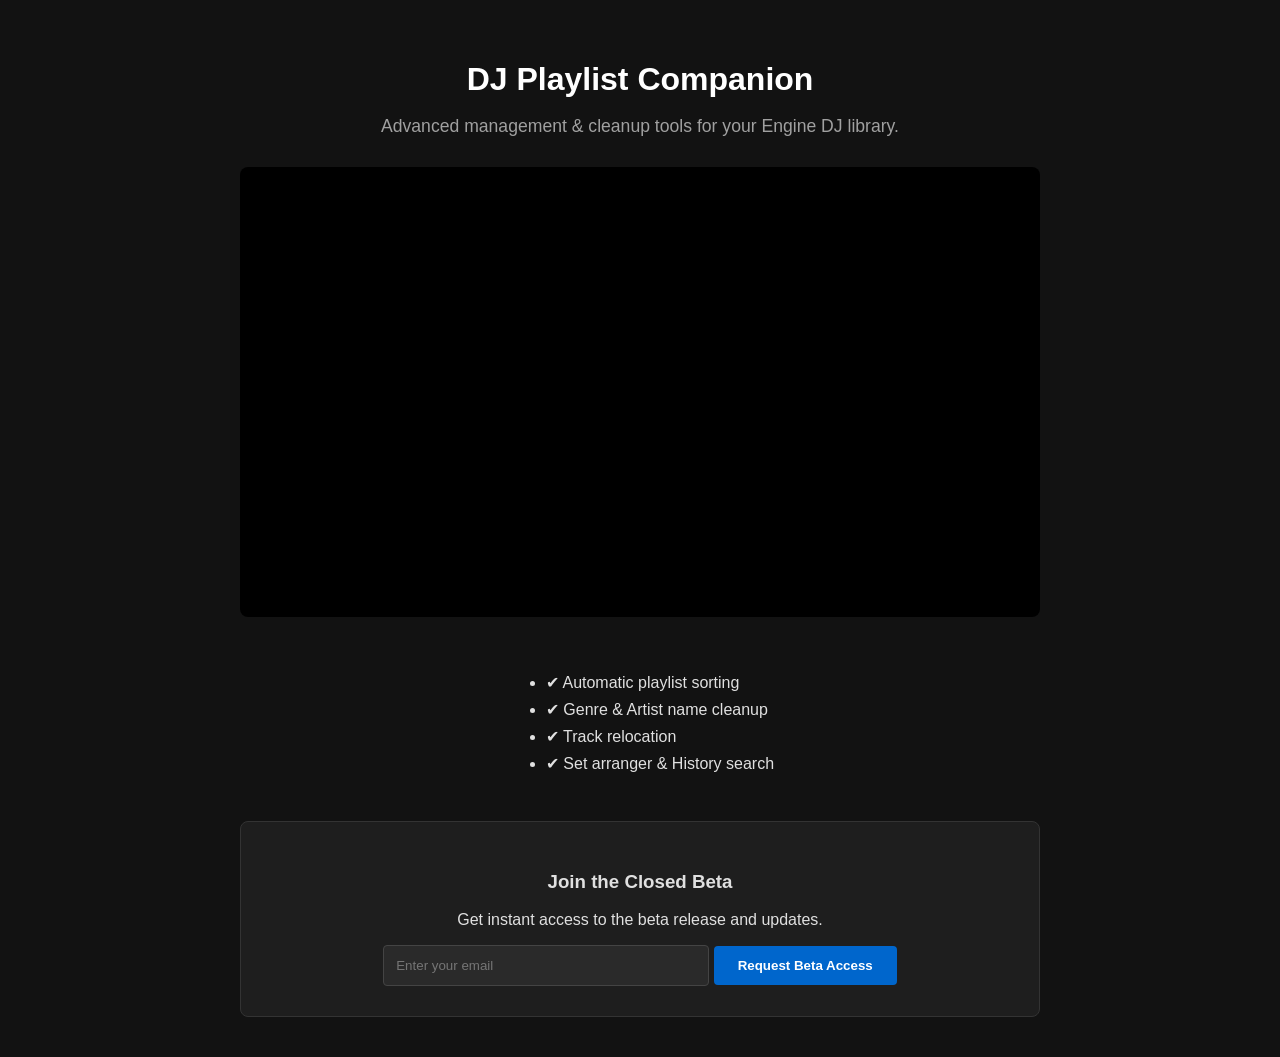
==== index.html @ 1de6b46a "Landigpage erstellt" ====
<!DOCTYPE html>
<html lang="en">
<head>
  <meta charset="UTF-8">
  <meta name="viewport" content="width=device-width, initial-scale=1.0">
  <title>DJ Playlist Companion – Beta Access</title>
  <style>
    body { font-family: -apple-system, BlinkMacSystemFont, "Segoe UI", Roboto, sans-serif; background: #121212; color: #e0e0e0; margin: 0; padding: 40px 20px; text-align: center; }
    .container { max-width: 800px; margin: 0 auto; }
    h1 { color: #fff; margin-bottom: 10px; }
    p.subtitle { color: #a0a0a0; font-size: 1.1rem; margin-bottom: 30px; }
    .video-container { position: relative; padding-bottom: 56.25%; height: 0; overflow: hidden; max-width: 100%; background: #000; border-radius: 8px; margin-bottom: 40px; }
    .video-container iframe { position: absolute; top: 0; left: 0; width: 100%; height: 100%; border: 0; }
    .features { text-align: left; display: inline-block; margin-bottom: 40px; }
    .features li { margin-bottom: 8px; font-size: 1rem; }
    .signup-box { background: #1e1e1e; padding: 30px; border-radius: 8px; border: 1px solid #333; }
    input[type="email"] { padding: 12px; width: 60%; max-width: 300px; border-radius: 4px; border: 1px solid #444; background: #2a2a2a; color: #fff; }
    button { padding: 12px 24px; border-radius: 4px; border: none; background: #0066cc; color: #fff; font-weight: bold; cursor: pointer; }
    button:hover { background: #0052a3; }
  </style>
</head>
<body>
  <div class="container">
    <h1>DJ Playlist Companion</h1>
    <p class="subtitle">Advanced management & cleanup tools for your Engine DJ library.</p>
    
    <!-- Video Demo -->
    <div class="video-container">
      <iframe src="https://www.youtube.com/embed/6UIPTuI5QEQ" allowfullscreen></iframe>
    </div>

    <!-- Features -->
    <ul class="features">
      <li>✔ Automatic playlist sorting</li>
      <li>✔ Genre & Artist name cleanup</li>
      <li>✔ Track relocation</li>
      <li>✔ Set arranger & History search</li>
    </ul>

    <!-- Sign-up Form -->
    <div class="signup-box">
      <h3>Join the Closed Beta</h3>
      <p>Get instant access to the beta release and updates.</p>
      <!-- Hier Formspree oder Brevo Formular-Action eintragen -->
      <form action="https://formspree.io/f/DEINE_FORM_ID" method="POST">
        <input type="email" name="email" placeholder="Enter your email" required>
        <button type="submit">Request Beta Access</button>
      </form>
    </div>
  </div>
</body>
</html>
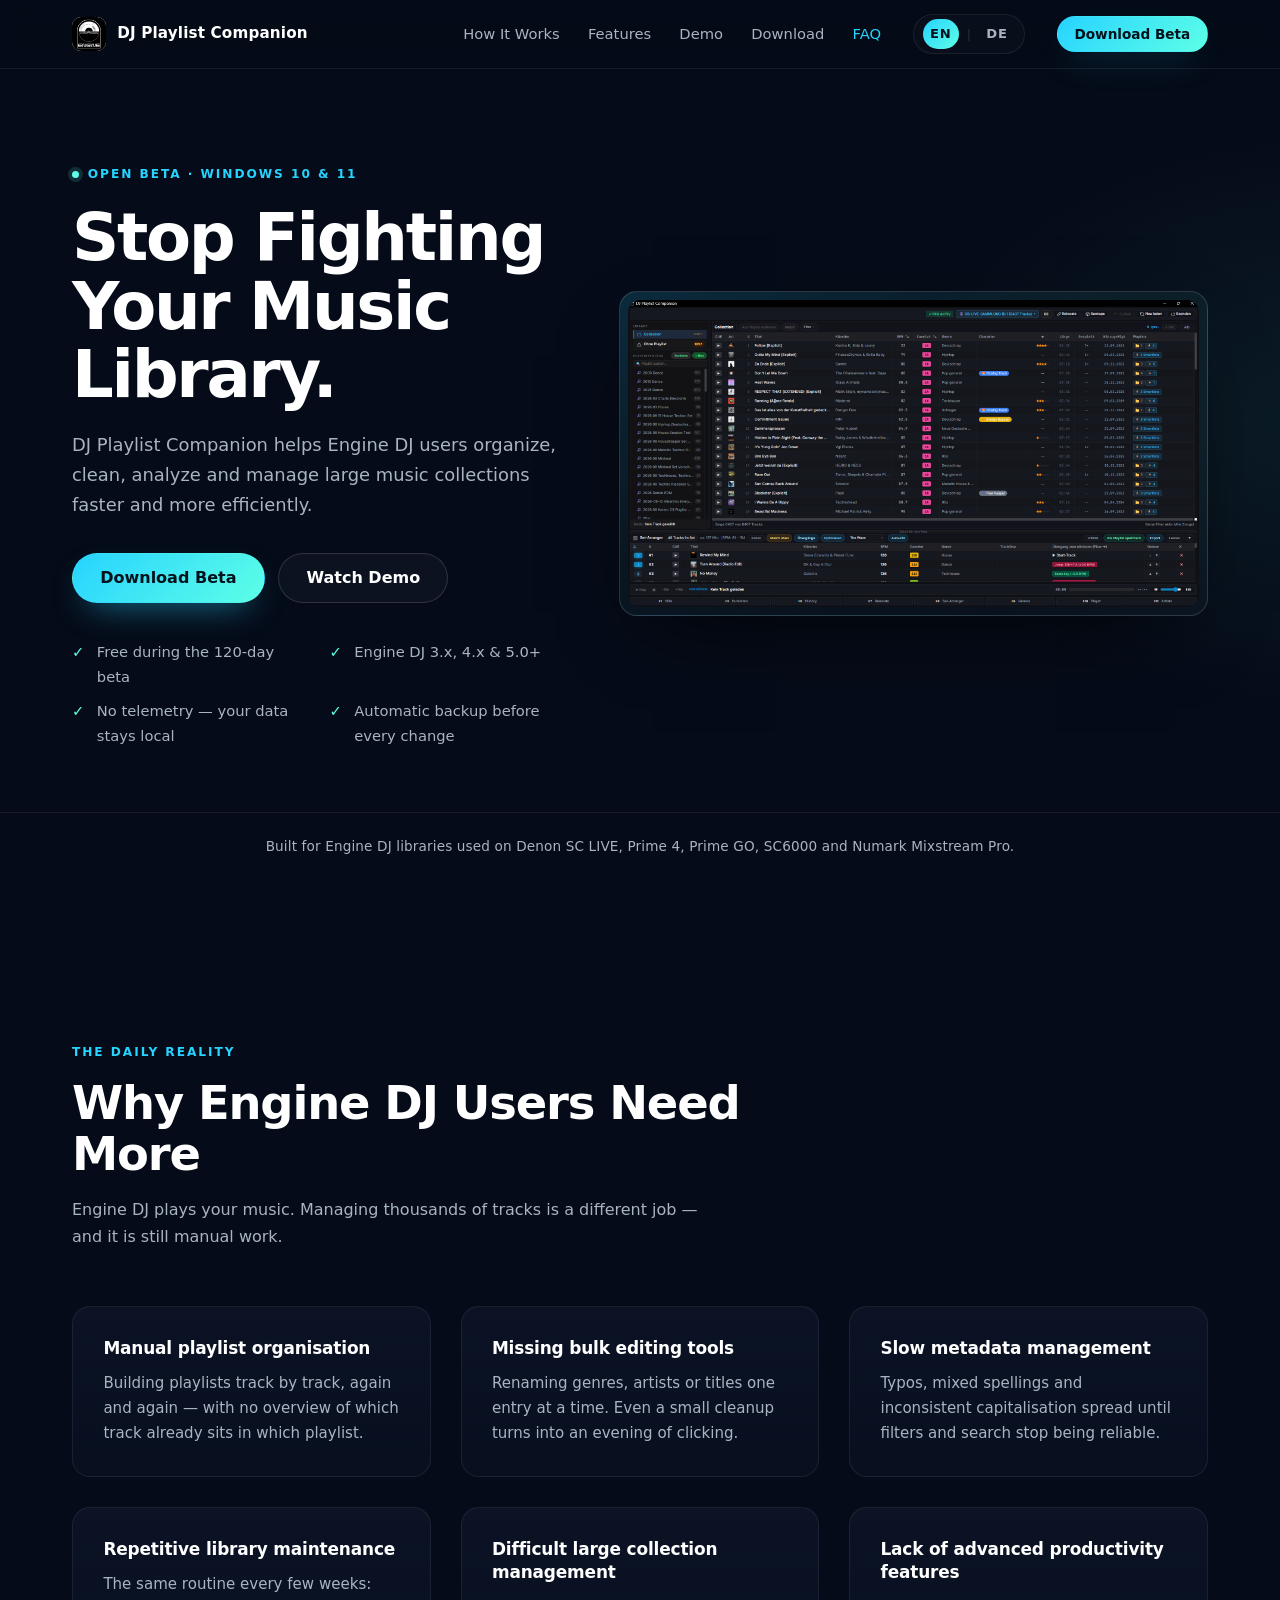
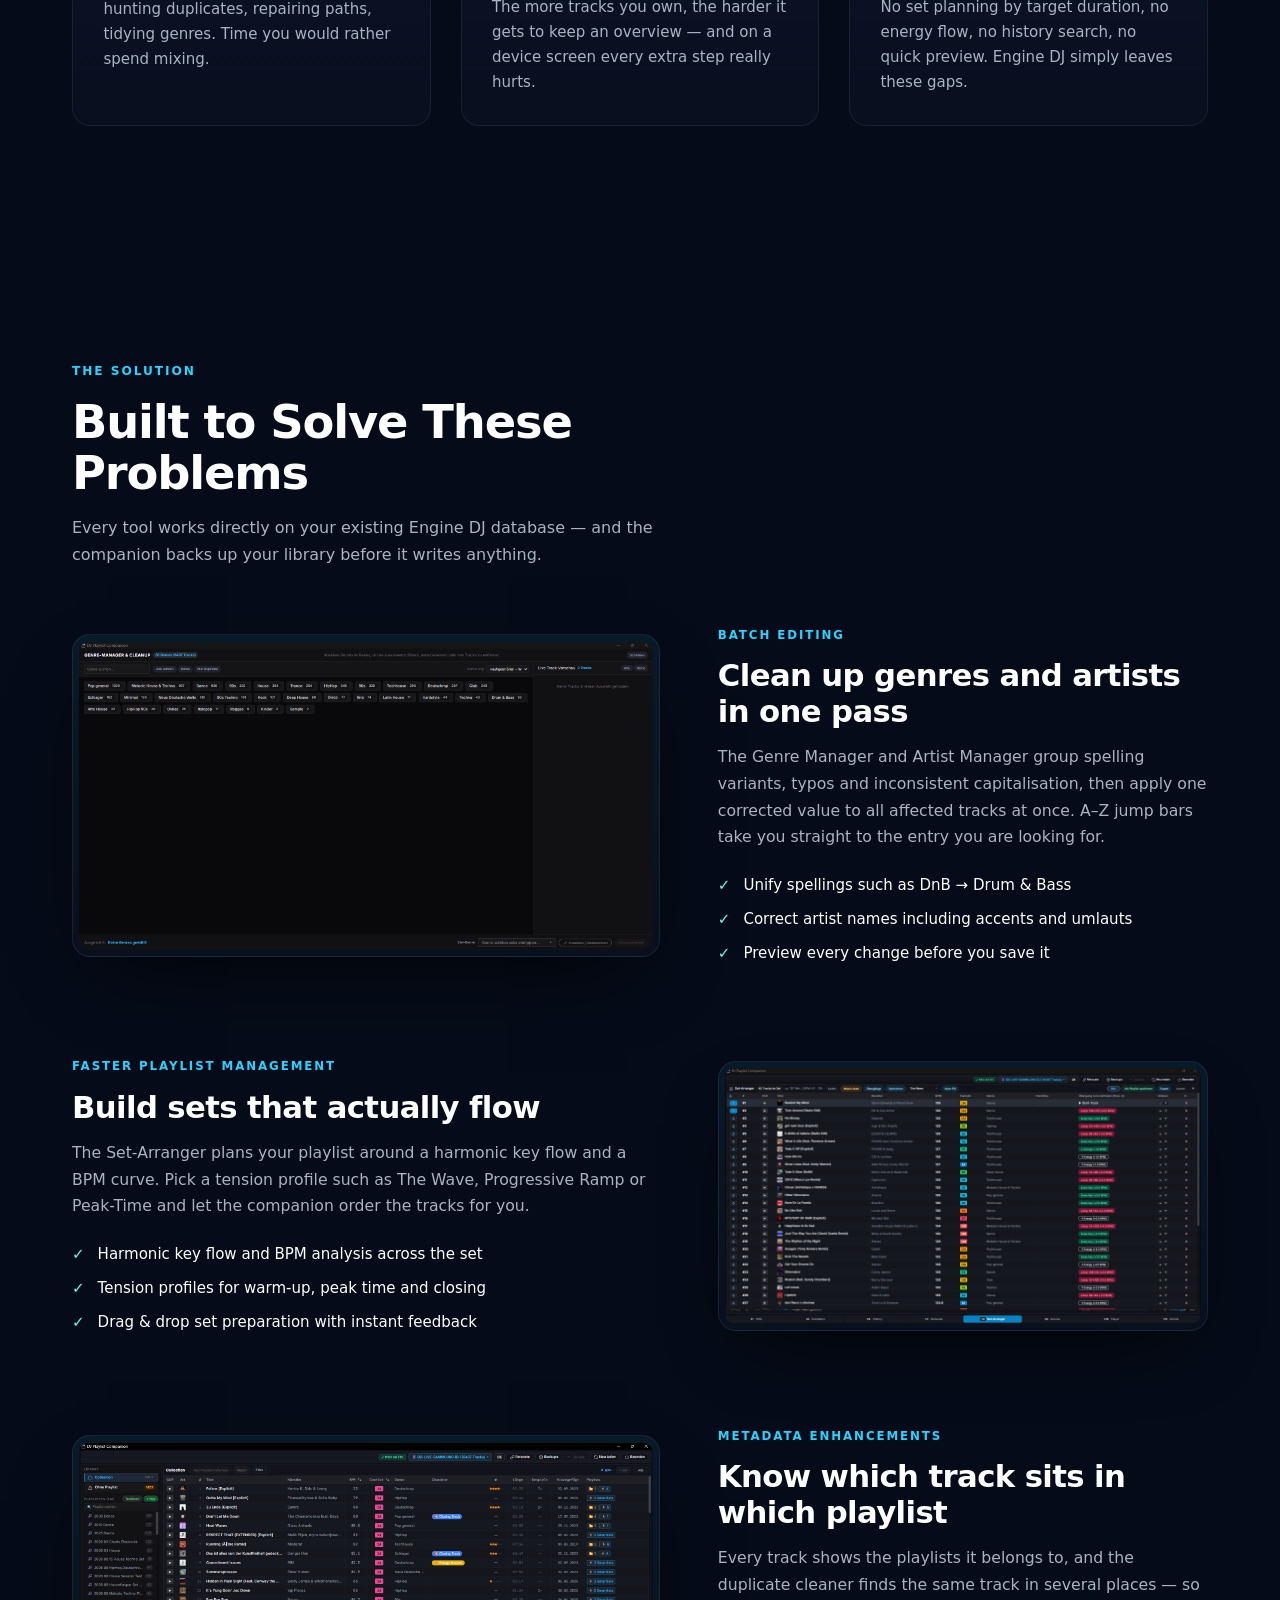
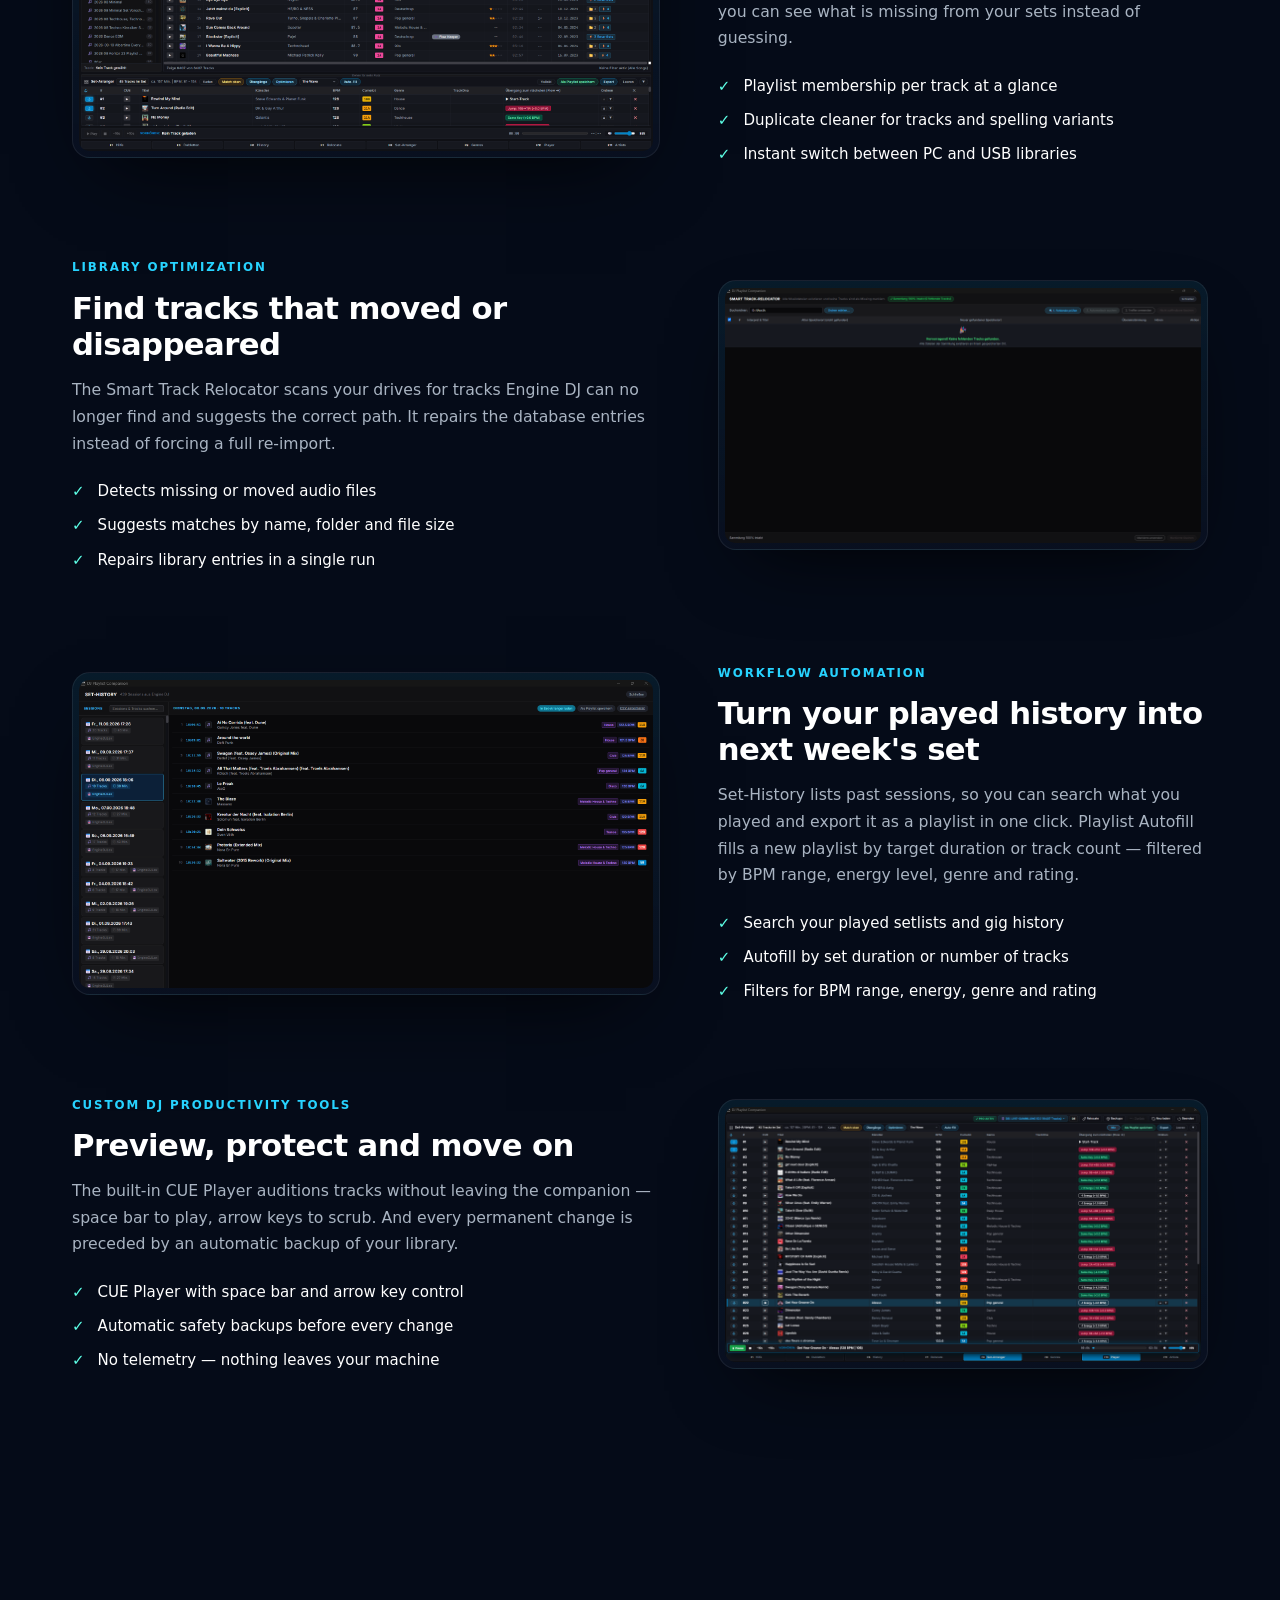
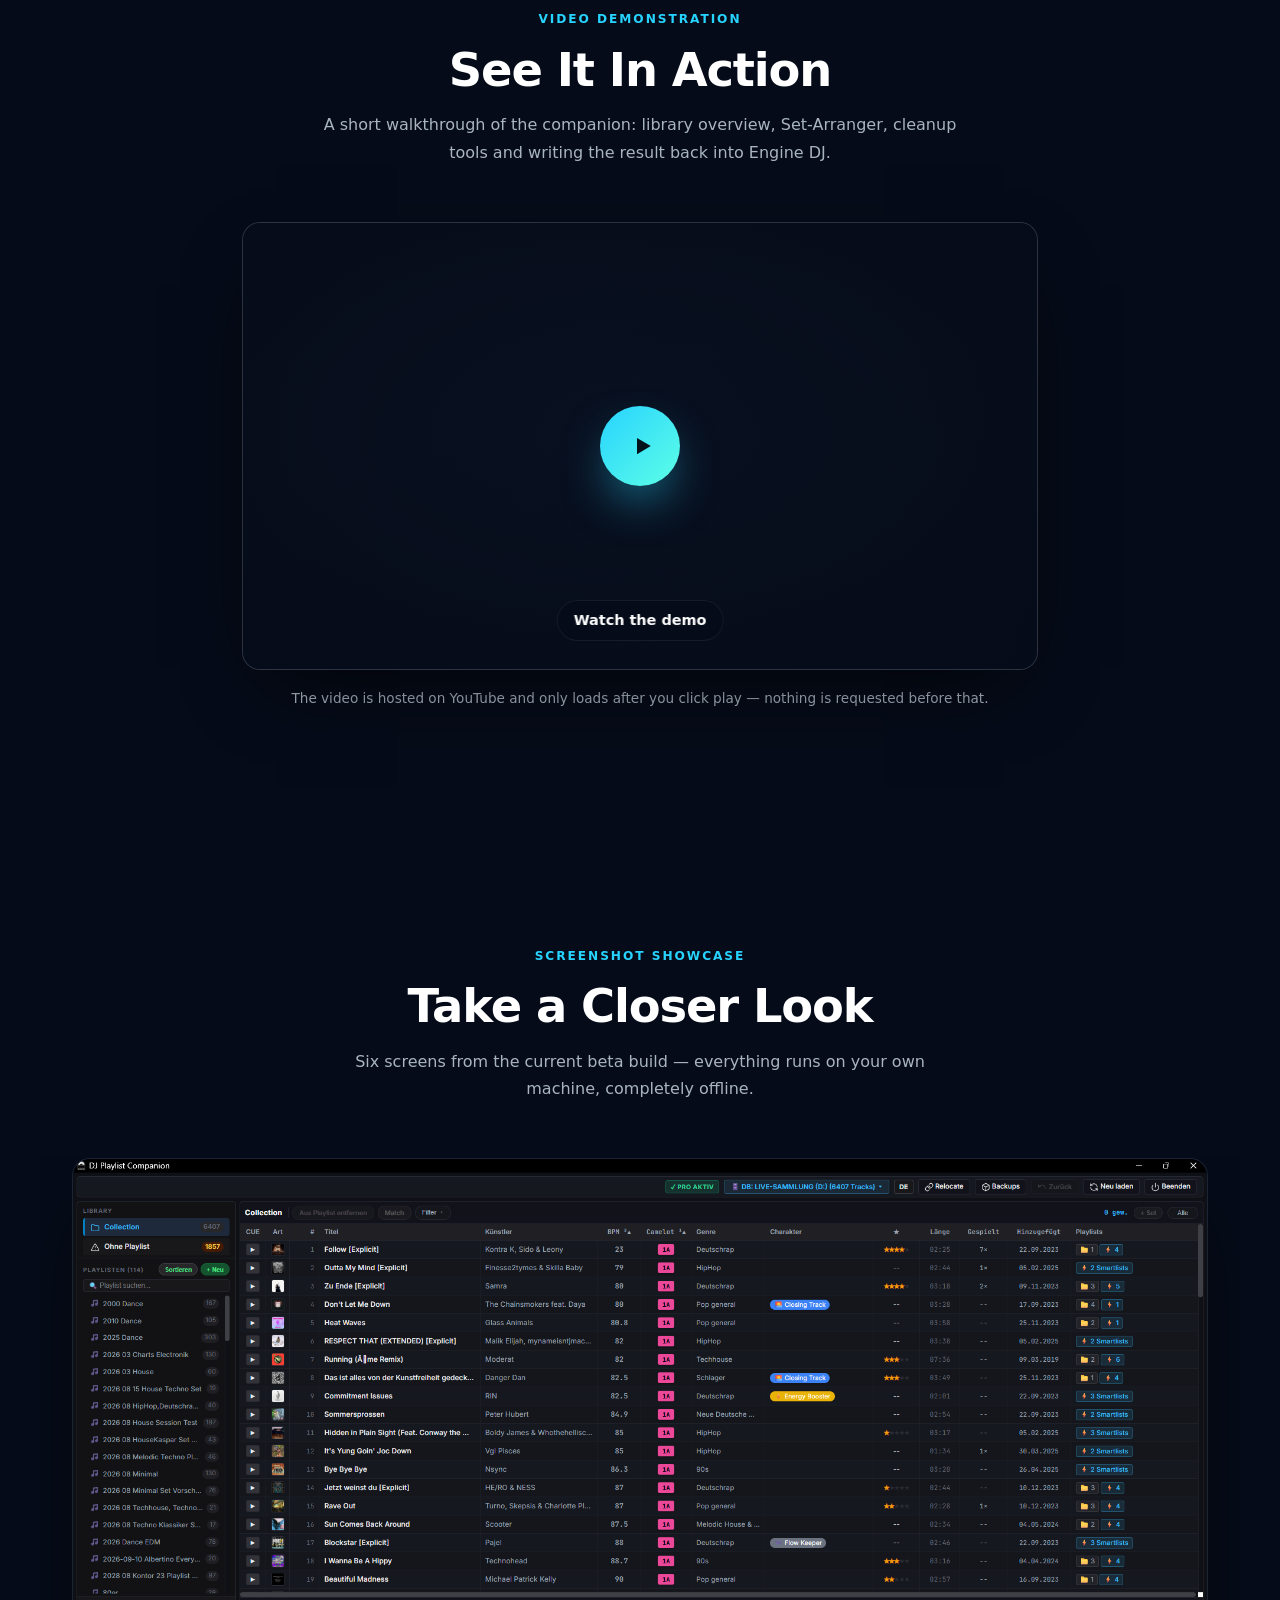
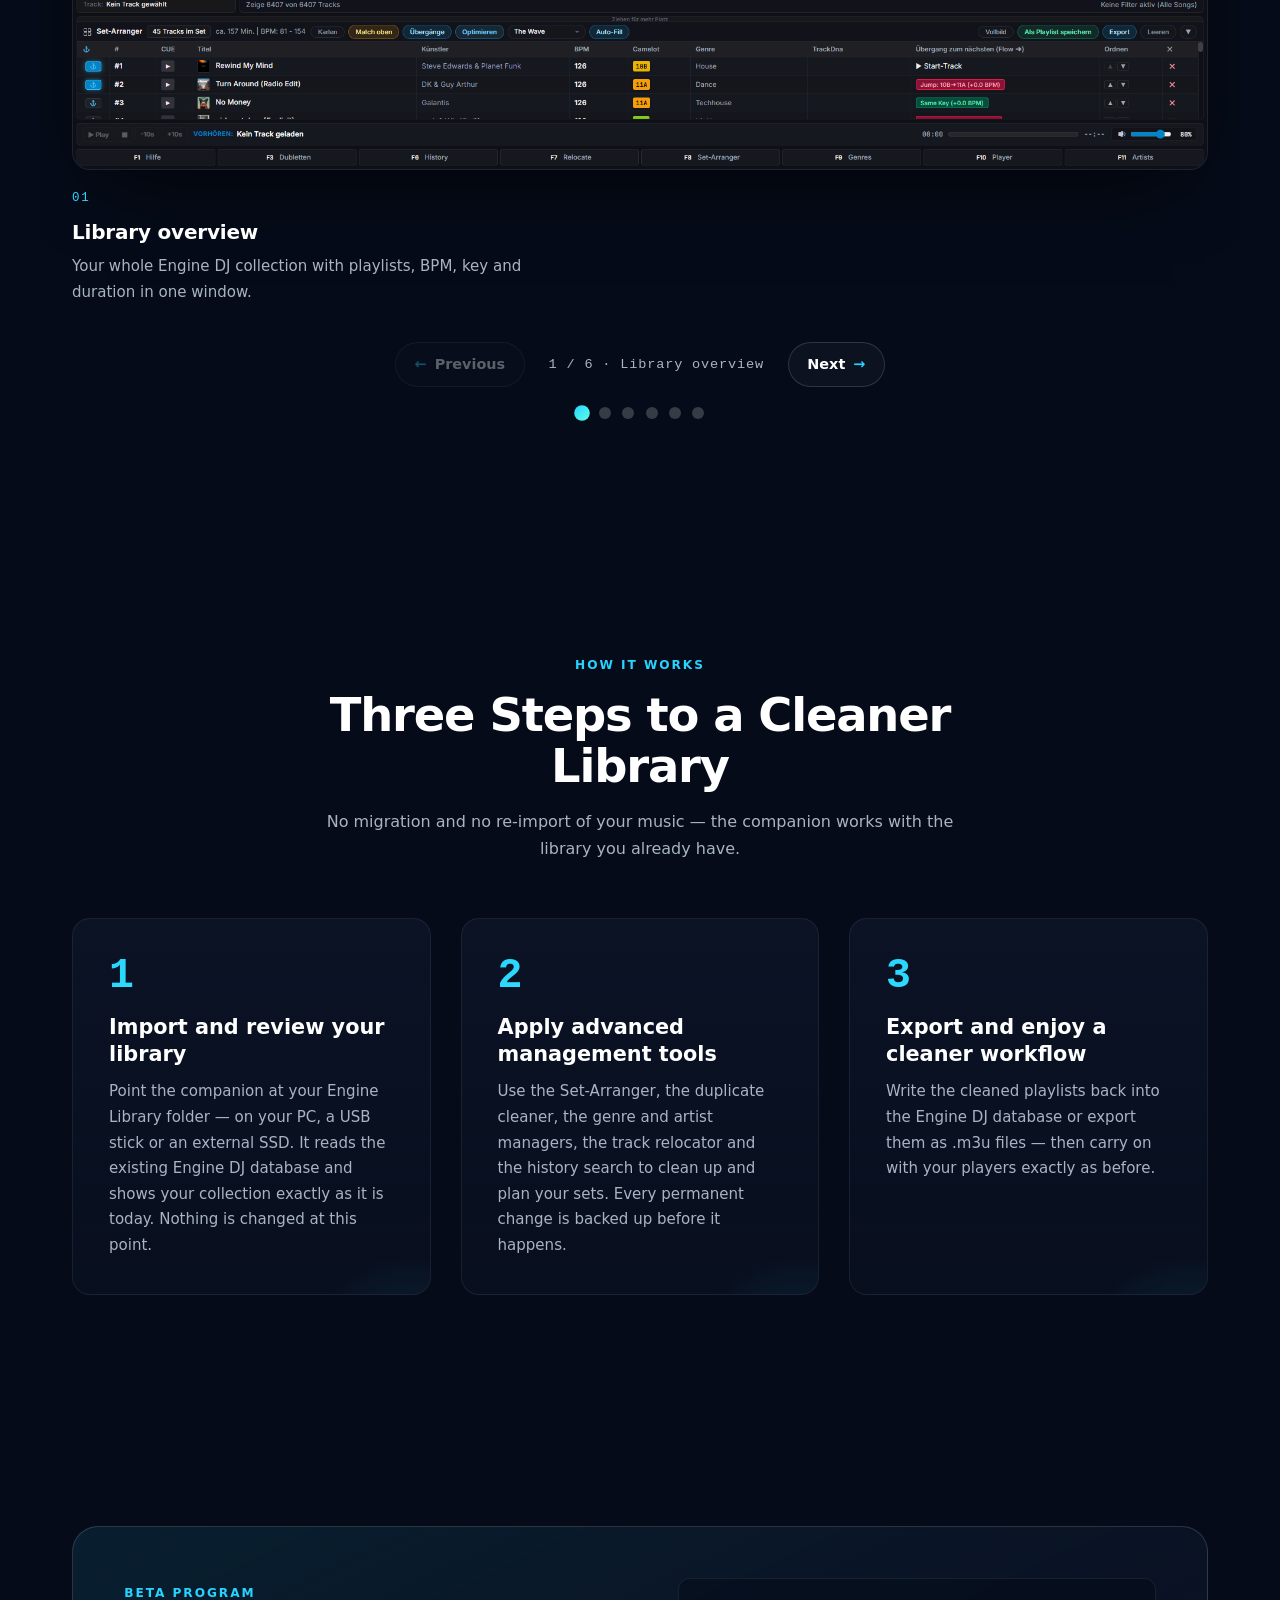
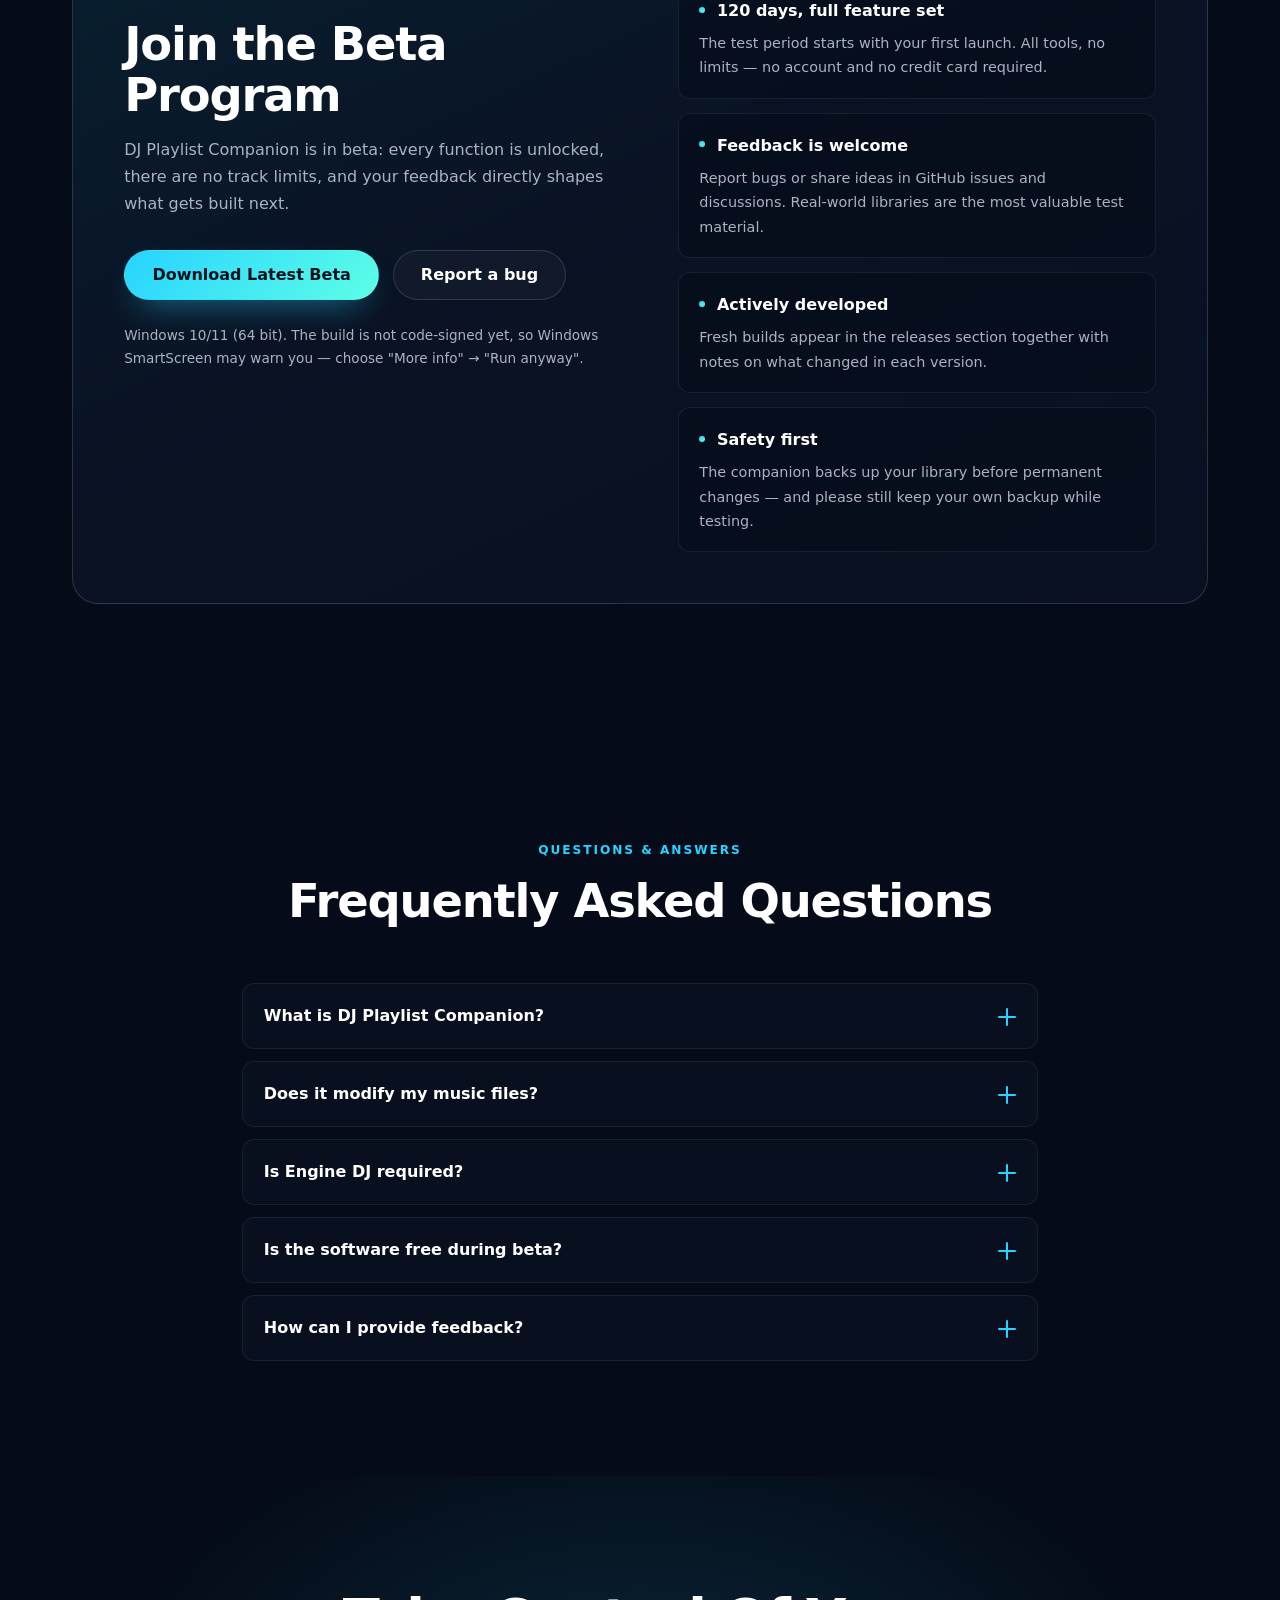
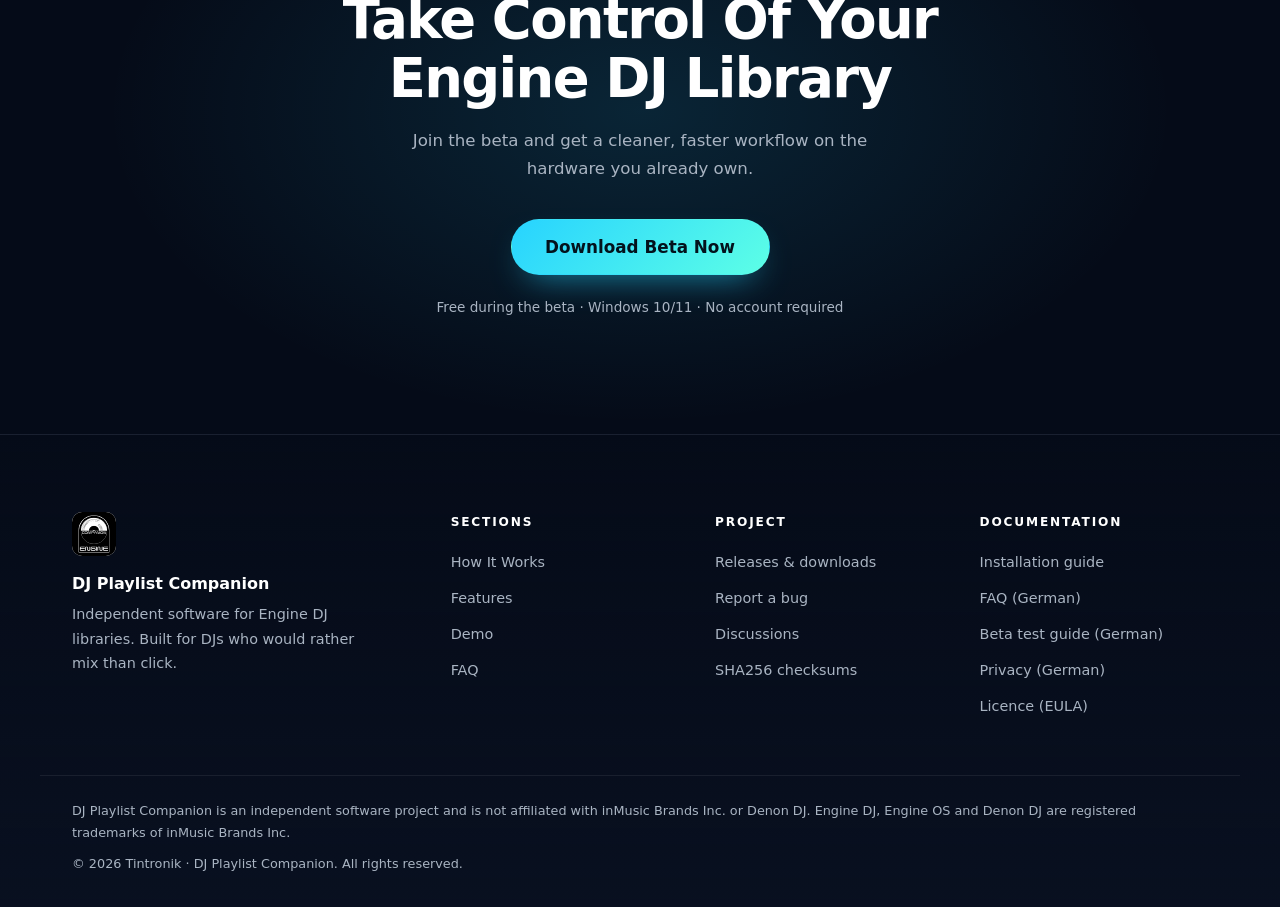
==== commit 6017baf1: "feat: Beta-Landingpage fuer DJ Playlist Companion (EN/DE, Galerie, FAQ, Video-Facade) Neue Landingpa" ====
--- a/index.html
+++ b/index.html
@@ -2,51 +2,17 @@
 <html lang="en">
 <head>
   <meta charset="UTF-8">
-  <meta name="viewport" content="width=device-width, initial-scale=1.0">
-  <title>DJ Playlist Companion – Beta Access</title>
-  <style>
-    body { font-family: -apple-system, BlinkMacSystemFont, "Segoe UI", Roboto, sans-serif; background: #121212; color: #e0e0e0; margin: 0; padding: 40px 20px; text-align: center; }
-    .container { max-width: 800px; margin: 0 auto; }
-    h1 { color: #fff; margin-bottom: 10px; }
-    p.subtitle { color: #a0a0a0; font-size: 1.1rem; margin-bottom: 30px; }
-    .video-container { position: relative; padding-bottom: 56.25%; height: 0; overflow: hidden; max-width: 100%; background: #000; border-radius: 8px; margin-bottom: 40px; }
-    .video-container iframe { position: absolute; top: 0; left: 0; width: 100%; height: 100%; border: 0; }
-    .features { text-align: left; display: inline-block; margin-bottom: 40px; }
-    .features li { margin-bottom: 8px; font-size: 1rem; }
-    .signup-box { background: #1e1e1e; padding: 30px; border-radius: 8px; border: 1px solid #333; }
-    input[type="email"] { padding: 12px; width: 60%; max-width: 300px; border-radius: 4px; border: 1px solid #444; background: #2a2a2a; color: #fff; }
-    button { padding: 12px 24px; border-radius: 4px; border: none; background: #0066cc; color: #fff; font-weight: bold; cursor: pointer; }
-    button:hover { background: #0052a3; }
-  </style>
+  <meta name="viewport" content="width=device-width, initial-scale=1">
+  <title>DJ Playlist Companion</title>
+  <meta name="description" content="DJ Playlist Companion - beta version for Engine DJ libraries.">
+  <link rel="canonical" href="https://tintronik.github.io/djplaylist.github.io/04_Website_und_Marketing/">
+  <meta http-equiv="refresh" content="0; url=./04_Website_und_Marketing/">
+  <link rel="icon" href="./04_Website_und_Marketing/assets/favicon.ico">
+  <script>window.location.replace("./04_Website_und_Marketing/");</script>
 </head>
 <body>
-  <div class="container">
-    <h1>DJ Playlist Companion</h1>
-    <p class="subtitle">Advanced management & cleanup tools for your Engine DJ library.</p>
-    
-    <!-- Video Demo -->
-    <div class="video-container">
-      <iframe src="https://www.youtube.com/embed/6UIPTuI5QEQ" allowfullscreen></iframe>
-    </div>
-
-    <!-- Features -->
-    <ul class="features">
-      <li>✔ Automatic playlist sorting</li>
-      <li>✔ Genre & Artist name cleanup</li>
-      <li>✔ Track relocation</li>
-      <li>✔ Set arranger & History search</li>
-    </ul>
-
-    <!-- Sign-up Form -->
-    <div class="signup-box">
-      <h3>Join the Closed Beta</h3>
-      <p>Get instant access to the beta release and updates.</p>
-      <!-- Hier Formspree oder Brevo Formular-Action eintragen -->
-      <form action="https://formspree.io/f/DEINE_FORM_ID" method="POST">
-        <input type="email" name="email" placeholder="Enter your email" required>
-        <button type="submit">Request Beta Access</button>
-      </form>
-    </div>
-  </div>
+  <p>
+    <a href="./04_Website_und_Marketing/">Continue to the DJ Playlist Companion landing page</a>
+  </p>
 </body>
-</html>+</html>
